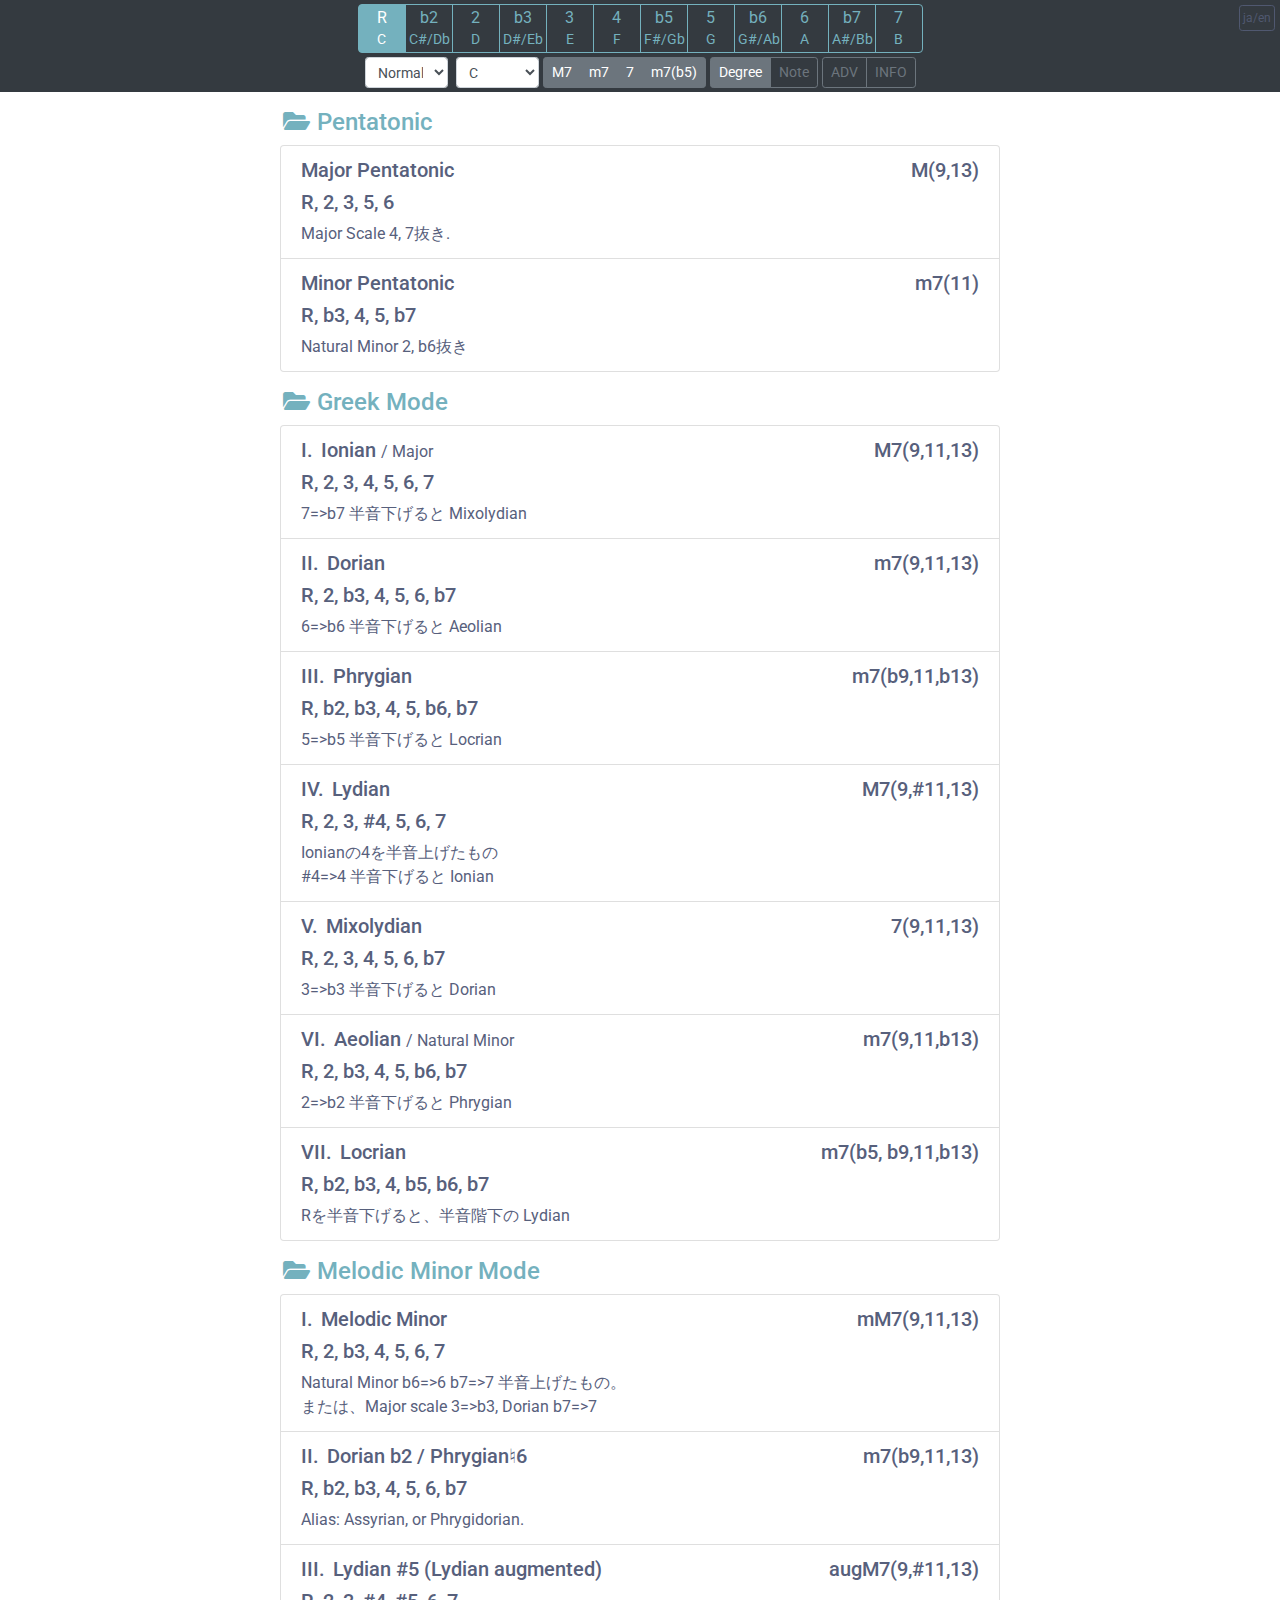
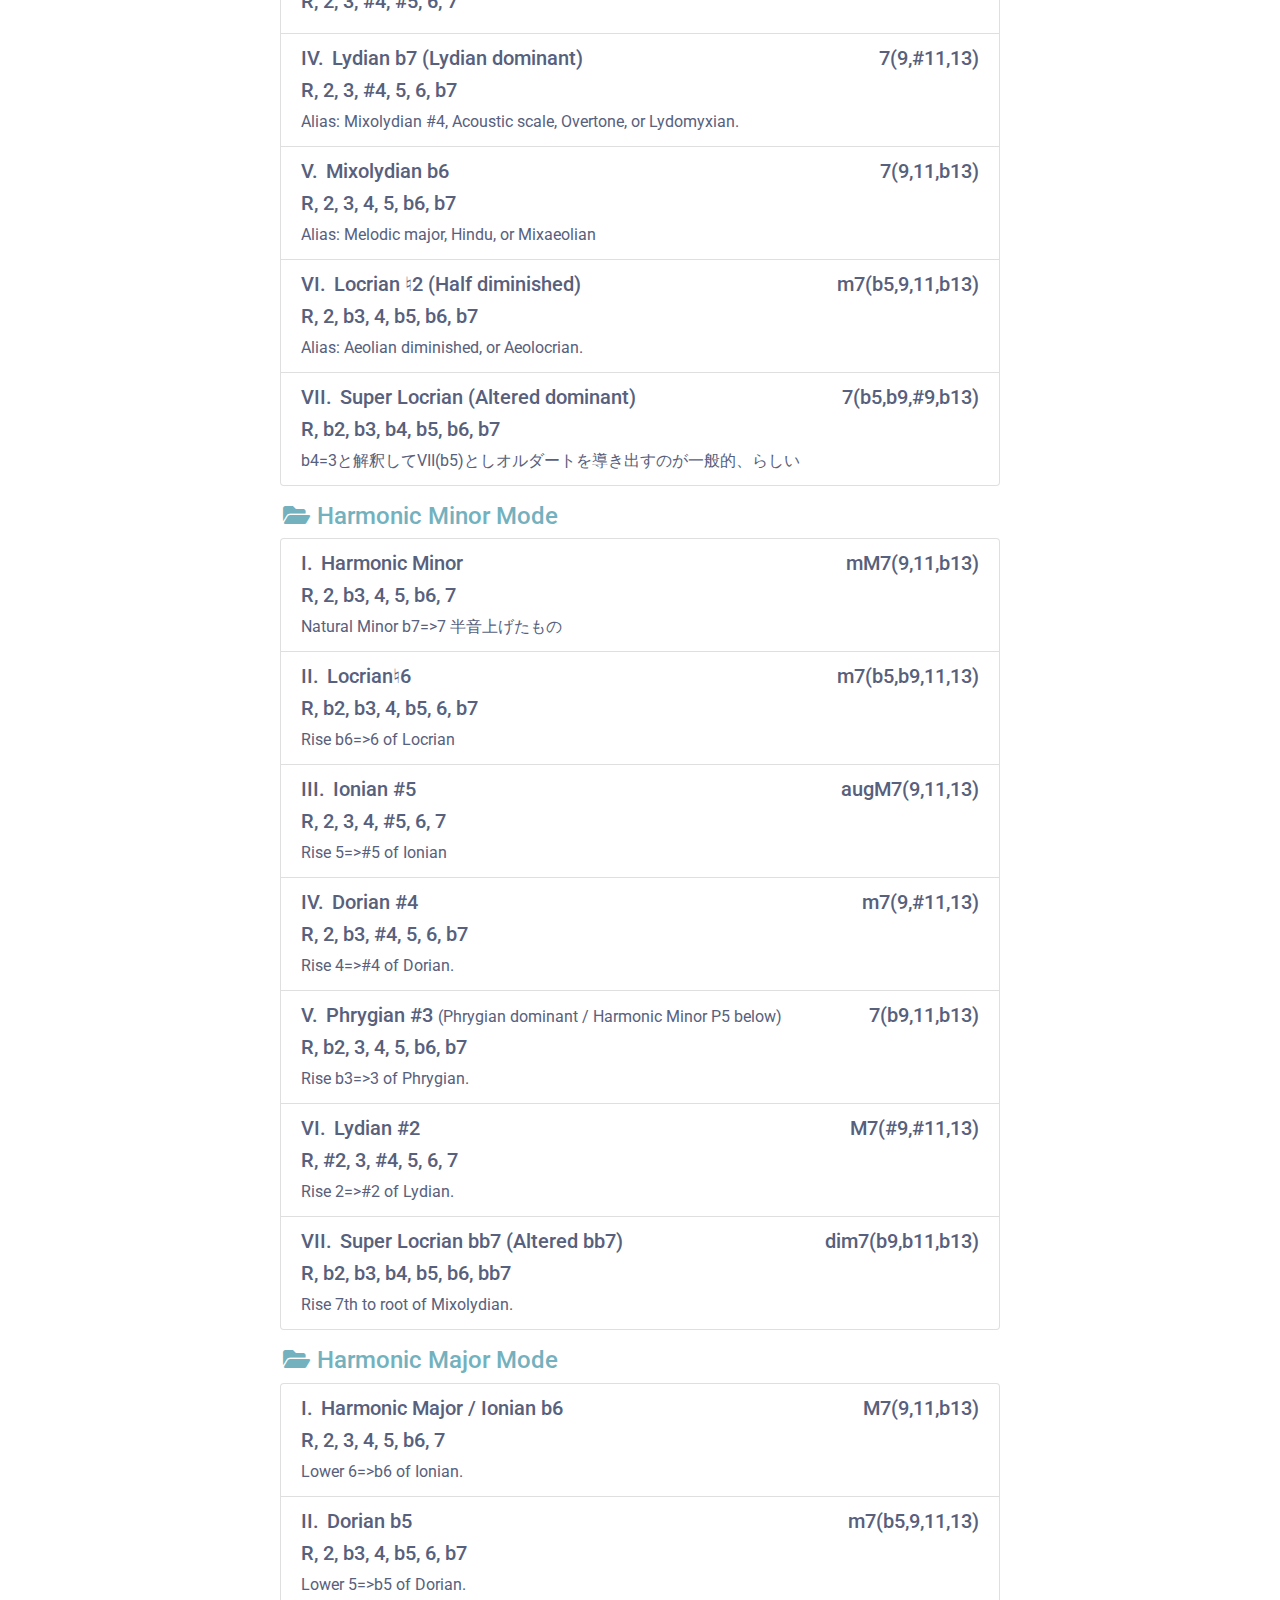
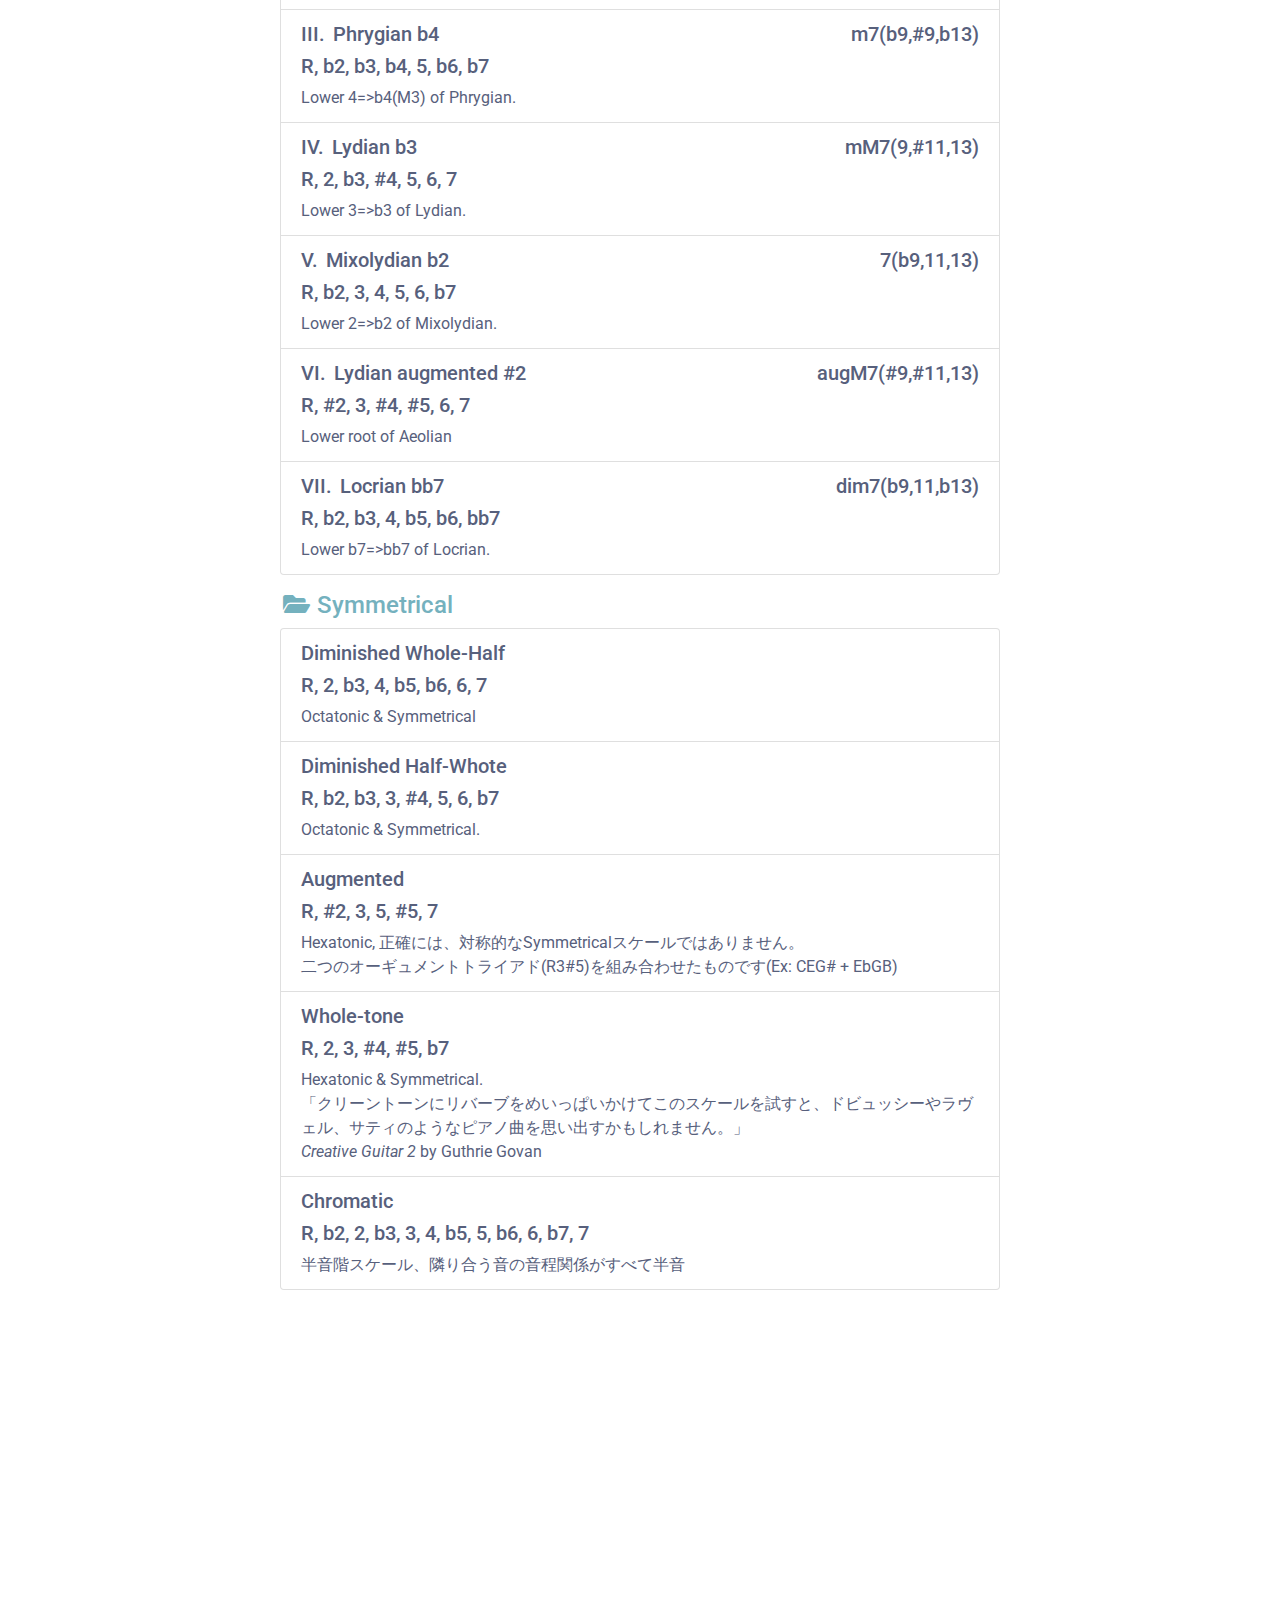
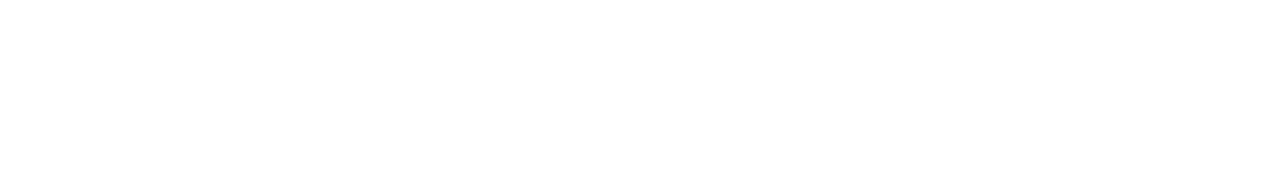
==== index.html @ eef2f64e "first, bases" ====
<!DOCTYPE html>
<html>
<head>
    <meta charset="utf-8" />
    <meta http-equiv="X-UA-Compatible" content="IE=edge">
    <meta name="viewport" content="width=device-width, initial-scale=1">

    <link rel="stylesheet" href="https://maxcdn.bootstrapcdn.com/bootstrap/4.0.0/css/bootstrap.min.css" integrity="sha384-Gn5384xqQ1aoWXA+058RXPxPg6fy4IWvTNh0E263XmFcJlSAwiGgFAW/dAiS6JXm" crossorigin="anonymous">
    <link href="https://use.fontawesome.com/releases/v5.0.8/css/all.css" rel="stylesheet">
    <link href="https://fonts.googleapis.com/css?family=Roboto" rel="stylesheet">

    <link rel="stylesheet" type="text/css" media="screen" href="main.css" />

    <style>
        body {
            margin-bottom: 500px;
        }
    </style>
    
    <title>Scale Finder</title>
</head>
<body>


    <nav class="navbar sticky-top bg-dark">
        <div class="w-100">    


            <div class="chlang">
                <button id="Btn-Lang" class="btn btn-outline-secondary btn-sm chlang-button">ja/en</button>
            </div>
            
            <!-- #Status -->
            <div id="Status" class="text-center">
                <div class="btn-group">
                    <button class="btn btn-outline-light status active" type="button" value="0">
                        <span class="status-degree">R</span><br/><div class="status-note"><span>C<span></div>
                    </button>
                    <button class="btn btn-outline-light status" type="button" value="1">
                        <span class="status-degree">b2</span><br/><div class="status-note"><span>C#/Db<span></div>
                    </button>
                    <button class="btn btn-outline-light status" type="button" value="2">
                        <span class="status-degree">2</span><br/><div class="status-note"><span>D<span></div>
                    </button>
                    <button class="btn btn-outline-light status" type="button" value="3">
                        <span class="status-degree">b3</span><br/><div class="status-note"><span>D#/Eb<span></div>
                    </button>
                    <button class="btn btn-outline-light status" type="button" value="4">
                        <span class="status-degree">3</span><br/><div class="status-note"><span>E<span></div>
                    </button>
                    <button class="btn btn-outline-light status" type="button" value="5">
                        <span class="status-degree">4</span><br/><div class="status-note"><span>F<span></div>
                    </button>
                    <button class="btn btn-outline-light status" type="button" value="6">
                        <span class="status-degree">b5</span><br/><div class="status-note"><span>F#/Gb<span></div>
                    </button>
                    <button class="btn btn-outline-light status" type="button" value="7">
                        <span class="status-degree">5</span><br/><div class="status-note"><span>G<span></div>
                    </button>
                    <button class="btn btn-outline-light status" type="button" value="8">
                        <span class="status-degree">b6</span><br/><div class="status-note"><span>G#/Ab<span></div>
                    </button>
                    <button class="btn btn-outline-light status" type="button" value="9">
                        <span class="status-degree">6</span><br/><div class="status-note"><span>A<span></div>
                    </button>
                    <button class="btn btn-outline-light status" type="button" value="10">
                        <span class="status-degree">b7</span><br/><div class="status-note"><span>A#/Bb<span></div>
                    </button>
                    <button class="btn btn-outline-light status" type="button" value="11">
                        <span class="status-degree">7</span><br/><div class="status-note"><span>B<span></div>
                    </button>
                </div>
            </div>

            <!-- #Controls -->
            <div class="w-100 text-center mt-1">
                <div id="Controls" class="d-inline-flex">

                    <select id="Type" class="form-control form-control-sm">
                        <option value="normal">Normal</option>
                        <option value="tension">Tension</option>
                        <option value="scale">Scale</option>
                    </select>

                    <select id="Key" class="form-control form-control-sm ml-2">
                        <option value="0">C</option>
                        <option value="1">C#/Db</option>
                        <option value="2">D</option>
                        <option value="3">D#/Eb</option>
                        <option value="4">E</option>
                        <option value="5">F</option>
                        <option value="6">F#/Gb</option>
                        <option value="7">G</option>
                        <option value="8">G#/Ab</option>
                        <option value="9">A</option>
                        <option value="10">A#/Bb</option>
                        <option value="11">B</option>
                    </select>

                    <div id="Chord" class="btn-group btn-group-sm ml-1" role="group">
                        <button class="btn btn-secondary btn-sm" value="1,3,5,7">M7</button>
                        <button class="btn btn-secondary btn-sm" value="1,b3,5,b7">m7</button>
                        <button class="btn btn-secondary btn-sm," value="1,3,5,b7">7</button>
                        <button class="btn btn-secondary btn-sm" value="1,b3,b5,b7">m7(b5)</button>
                    </div>

                    <div class="btn-group ml-1" role="group">
                        <!--
                        <span data-toggle="collapse" data-target="#DegreeBoard">
                            <button id="Btn-Degree" type="button" class="btn btn-outline-success btn-sm" data-toggle="button">Degree</button>
                        </span>
                        <-->
                        <button id="Btn-Degree" type="button" class="btn btn-outline-secondary btn-sm active">Degree</button>
                        <button id="Btn-Note" type="button" class="btn btn-outline-secondary btn-sm">Note</button>                    
                    </div>
                    
                    <div class="btn-group ml-1" role="group">
                        <!--
                        <span data-toggle="collapse" data-target="#Advanced">
                            <button id="Btn-Advanced" type="button" class="btn btn-outline-warning btn-sm active" data-toggle="button">ADV</button>
                        </span>
                        <span data-toggle="collapse" data-target="#Info">
                                <button id="Btn-Info" type="button" class="btn btn-outline-warning btn-sm active" data-toggle="button">INFO</button>
                            </span>
                        -->
                        <button id="Btn-Advanced" type="button" class="btn btn-outline-secondary btn-sm">ADV</button>
                        <button id="Btn-Info" type="button" class="btn btn-outline-secondary btn-sm">INFO</button>
                    </div>
                    
                </div>
            </div>


            <!-- #Advanced -->
            <div class="w-100 text-center">
                <div id="Advanced" class="collapse --show">

                    <div class="d-inline-flex mt-2">
                        <select id="Tuning" class="form-control form-control-sm">
                            <option value="Regular">Regular (E,A,D,G,B,E)</option>
                            <option value="DropD">DropD (D,A,D,G,B,E)</option>
                            <option value="7S-STD">7S-STD (B,E,A,D,G,B,E)</option>
                        </select>

                        <input id="Fret" class="form-control form-control-sm ml-2" type="number" value="24" min="12" max="32">
                        
                        <select id="Level" class="form-control form-control-sm ml-2">
                            <option value="beg">Beginner</option>
                            <!-- option value="int">Intermediate</option> -->
                            <option value="adv">Advanced</option>
                        </select>

                        <div class="form-check ml-2">
                            <input id="Check-ghost" type="checkbox" class="form-check-input">
                            <label class="form-check-label pt-1">ghost</label>
                        </div>
                        

                    </div>

                </div>
            </div>

            <!-- #Info -->
            <div class="w-100 text-center">
                <div id="Info" class="collapse --show">

                    <div class="info mt-2">
                        <p>
                            <a href="https://github.com/azuma51/scale-finder" title="Source code on Github"><i class="fab fa-github-square"></i></a>
                            <!--
                            <a href="#"><i class="far fa-comments"></i></a>
                            <a href="#"><i class="fas fa-paperclip"></i></a>
                            <a href="#" title="Refarence Links"><i class="fas fa-link"></i></a>
                            -->
                            <a href="https://www.facebook.com/sharer/sharer.php?u=https%3A%2F%2Fazuma51.github.io%2Fscale-finder%2F" target="_blank" title="Share on Facebook"><i class="fab fa-facebook-square"></i></a>
                            <a href="https://twitter.com/intent/tweet?url=https%3A%2F%2Fazuma51.github.io%2Fscale-finder%2F" target="_blank" title="Share on Tweet"><i class="fab fa-twitter-square"></i></a>                                           
                        </p>
                        <p class="copyright">Scale Finder r20180401</p>
                    </div>

                </div>
            </div>

        </div>
    </nav>



    <!-- Scales -->
    <div id="Scales" class="container">

        <a class="anchor" id="Pentatonic-anchor"></a>
        <section class="category">
            <a data-toggle="collapse" href="#Pentatonic-group">
                <h4 class="category-title"><i class="fa"></i>Pentatonic</h4>
            </a>

            <div id="Pentatonic-group" class="category-scales collapse show">

                <a class="anchor" id="Major-Pentatonic-anchor"></a>
                <div id="Major-Pentatonic" class="scale list-group-item list-group-item-action flex-column">
                    <div class="d-flex w-100 justify-content-between">
                        <h5 class="scale-title">Major Pentatonic</h5>
                        <h5 class="scale-symbol">M(9,13)</h5>
                    </div>
                    <h5 class="scale-degrees">R, 2, 3, 5, 6</h5>
                    <p class="scale-desc">Major Scale 4, 7 抜き</p>
                </div>

                <a class="anchor" id="Minor-Pentatonic-anchor"></a>
                <div id="Minor-Pentatonic" class="scale list-group-item list-group-item-action flex-column">
                    <div class="d-flex w-100 justify-content-between">
                        <h5 class="scale-title">Minor Pentatonic</h5>
                        <h5 class="scale-symbol">m7(11)</h5>
                    </div>
                    <h5 class="scale-degrees">R, b3, 4, 5, b7</h5>
                    <p class="scale-desc">Natural Scale 2, 6 抜き</p>
                </div>
                
            </div>

        </section>
        

        <a class="anchor" id="Harmonic-Minor-Mode-anchor"></a>
        <section class="category">
            <a data-toggle="collapse" href="#Harmonic-Minor-Mode-group">
                <h4 class="category-title"><i class="fa"></i>Harmonic Minor Mode</h4>
            </a>

            <div id="Harmonic-Minor-Mode-group" class="category-scales collapse show">

                <a class="anchor" id="Harmonic-Minor-anchor"></a>
                <div id="Harmonic-Minor" class="scale list-group-item list-group-item-action flex-column pinned">
                    <div class="d-flex w-100 justify-content-between">
                        <h5 class="scale-title"><span class="scale-title-premode">I.</span>Harmonic Minor</h5>
                        <h5 class="scale-symbol">mM(9,11,b13)</h5>
                    </div>
                    <h5 class="scale-degrees">R, 2, b3, 4, 5, b6, 7</h5>
                    <p class="scale-desc">1st of Harmonic Minor Mode<br>Natural Minor b7を半音上げたもの</p>
                </div>

                <a class="anchor" id="Phrygian-anchor"></a>
                <div id="Phrygian" class="scale list-group-item list-group-item-action flex-column active">
                    <div class="d-flex w-100 justify-content-between">
                        <h5 class="scale-title"><span class="scale-title-premode">V.</span>Phrygian #3<small>(Phrygian Dominant / Harmonic Minor P5 below)</small></h5>
                        <h5 class="scale-symbol">7(b9,11,b13)</h5>
                    </div>
                    <h5 class="scale-degrees">R, b2, 3, 4, 5, b6, b7</h5>
                    <p class="scale-desc">5th of Harmonic Minor Mode</p>
                </div>
                
            </div>

        </section>

    </div>   



    <!-- #Boards -->
    <div id="Boards" class="fixed-bottom">


        <div id="DegreeBoard" class="container-fuild bg-light collapse board --show">
            <div class="d-flex justify-content-between pl-3 pr-3 board-header">
                <p>
                    <i class="fa fas fa-thumbtack board-pin"></i>
                    <span class="board-title-key">C</span>
                    <span class="board-title">Chromatic</span>
                    <small>on Degree</small>
                </p>
                <button type="button" class="close board-close" data-target="#DegreeBoard">
                    <span class="" aria-hidden="true">&times;</span>
                </button>   
            </div>

            <div id="" class="diagram">
                <div class="diagram-degrees text-center">
                    <table>
                        <caption></caption>
                        <tr>
                            <th></th>
                            <th>0</th>
                            <th></th>
                            <th></th>
                            <th>3</th>
                            <th></th>
                            <th>5</th>
                            <th></th>
                            <th>7</th>
                            <th></th>
                            <th>9</th>
                            <th></th>
                            <th></th>
                            <th>12</th>
                            <th></th>
                            <th></th>
                            <th>15</th>
                            <th></th>
                            <th>17</th>
                            <th></th>
                            <th>19</th>
                            <th></th>
                            <th>21</th>
                            <th></th>
                            <th></th>
                            <th>24</th>
                        </tr>

                        <tr>
                            <th>1</th>
                            <td class="zero-fret"><div class="maru"><span>b3</span></div></td>
                            <td><div class="maru"><span>4</span></div></td>
                            <td><div class="maru"><span>b5</span></div></td>
                            <td><div class="maru"><span>5</span></div></td>
                            <td><div class="maru"><span>b6</span></div></td>
                            <td><div class="maru"><span>6</span></div></td>
                            <td><div class="maru"><span>b7</span></div></td>
                            <td><div class="maru"><span>7</span></div></td>
                            <td><div class="maru root"><span>R</span></div></td>
                            <td><div class="maru"><span>b2</span></div></td>
                            <td><div class="maru"><span>2</span></div></td>
                            <td><div class="maru"><span>b3</span></div></td>
                            <td class="twelve-fret"><div class="maru"><span>3</span></div></td>
                            <td><div class="maru"><span>4</span></div></td>
                            <td><div class="maru"><span>4#</span></div></td>
                            <td><div class="maru"><span>5</span></div></td>
                            <td><div class="maru"><span class="small">b13</span></div></td>
                            <td><div class="maru"><span>13</span></div></td>
                            <td><div class="maru"><span class="small">#13</span></div></td>
                            <td><div class="maru"><span>7</span></div></td>
                            <td><div class="maru root"><span>R</span></div></td>
                            <td><div class="maru"><span>b2</span></div></td>
                            <td><div class="maru"><span>2</span></div></td>
                            <td><div class="maru"><span>b3</span></div></td>
                            <td class="twenty-four-fret"><div class="maru"><span>3</span></div></td>
                        </tr>
                        
                        <tr>
                            <th>2</th>
                            <td class="zero-fret"><div class="maru"><span>7</span></div></td>
                            <td><div class="maru root"><span>R</span></div></td>
                            <td><div class="maru"><span>b2</span></div></td>
                            <td><div class="maru"><span>2</span></div></td>
                            <td><div class="maru"><span>b3</span></div></td>
                            <td><div class="maru"><span>3</span></div></td>
                            <td><div class="maru"><span>4</span></div></td>
                            <td><div class="maru"><span>b5</span></div></td>
                            <td><div class="maru"><span>5</span></div></td>
                            <td><div class="maru"><span>b6</span></div></td>
                            <td><div class="maru"><span>6</span></div></td>
                            <td><div class="maru"><span>b7</span></div></td>
                            <td class="twelve-fret"><div class="maru"><span>7</span></div></td>
                            <td><div class="maru root"><span>R</span></div></td>
                            <td><div class="maru"><span>b2</span></div></td>
                            <td><div class="maru"><span>2</span></div></td>
                            <td><div class="maru"><span>b3</span></div></td>
                            <td><div class="maru"><span>3</span></div></td>
                            <td><div class="maru"><span>4</span></div></td>
                            <td><div class="maru"><span>b5</span></div></td>
                            <td><div class="maru"><span>5</span></div></td>
                            <td><div class="maru"><span>b6</span></div></td>
                            <td><div class="maru"><span>6</span></div></td>
                            <td><div class="maru"><span>b7</span></div></td>
                            <td class="twenty-four-fret"><div class="maru"><span>7</span></div></td>
                        </tr>                    

                        <tr>
                            <th>3</th>
                            <td class="zero-fret"><div class="maru"><span>5</span></div></td>
                            <td><div class="maru"><span>b6</span></div></td>
                            <td><div class="maru"><span>6</span></div></td>
                            <td><div class="maru"><span>b7</span></div></td>
                            <td><div class="maru"><span>7</span></div></td>
                            <td><div class="maru root"><span>R</span></div></td>
                            <td><div class="maru"><span>b2</span></div></td>
                            <td><div class="maru"><span>2</span></div></td>
                            <td><div class="maru"><span>b3</span></div></td>
                            <td><div class="maru"><span>3</span></div></td>
                            <td><div class="maru"><span>4</span></div></td>
                            <td><div class="maru"><span>b5</span></div></td>
                            <td class="twelve-fret"><div class="maru"><span>5</span></div></td>
                            <td><div class="maru"><span>b6</span></div></td>
                            <td><div class="maru"><span>6</span></div></td>
                            <td><div class="maru"><span>b7</span></div></td>
                            <td><div class="maru"><span>7</span></div></td>
                            <td><div class="maru root"><span>R</span></div></td>
                            <td><div class="maru"><span>b2</span></div></td>
                            <td><div class="maru"><span>2</span></div></td>
                            <td><div class="maru"><span>b3</span></div></td>
                            <td><div class="maru"><span>3</span></div></td>
                            <td><div class="maru"><span>4</span></div></td>
                            <td><div class="maru"><span>b5</span></div></td>
                            <td class="twenty-four-fret"><div class="maru"><span>5</span></div></td>
                        </tr>                    

                        <tr>
                            <th>4</th>
                            <td class="zero-fret"><div class="maru"><span>2</span></div></td>
                            <td><div class="maru"><span>b3</span></div></td>
                            <td><div class="maru"><span>3</span></div></td>
                            <td><div class="maru"><span>4</span></div></td>
                            <td><div class="maru"><span>b5</span></div></td>
                            <td><div class="maru"><span>5</span></div></td>
                            <td><div class="maru"><span>b6</span></div></td>
                            <td><div class="maru"><span>6</span></div></td>
                            <td><div class="maru"><span>b7</span></div></td>
                            <td><div class="maru"><span>7</span></div></td>
                            <td><div class="maru root"><span>R</span></div></td>
                            <td><div class="maru"><span>b2</span></div></td>
                            <td class="twelve-fret"><div class="maru"><span>2</span></div></td>
                            <td><div class="maru"><span>b3</span></div></td>
                            <td><div class="maru"><span>3</span></div></td>
                            <td><div class="maru"><span>4</span></div></td>
                            <td><div class="maru"><span>b5</span></div></td>
                            <td><div class="maru"><span>5</span></div></td>
                            <td><div class="maru"><span>b6</span></div></td>
                            <td><div class="maru"><span>6</span></div></td>
                            <td><div class="maru"><span>b7</span></div></td>
                            <td><div class="maru"><span>7</span></div></td>
                            <td><div class="maru root"><span>R</span></div></td>
                            <td><div class="maru"><span>b2</span></div></td>
                            <td class="twenty-four-fret"><div class="maru"><span>2</span></div></td>
                        </tr>                    

                        <tr>
                            <th>5</th>
                            <td class="zero-fret"><div class="maru"><span>6</span></div></td>
                            <td><div class="maru"><span>b7</span></div></td>
                            <td><div class="maru"><span>7</span></div></td>
                            <td><div class="maru root"><span>R</span></div></td>
                            <td><div class="maru"><span>b2</span></div></td>
                            <td><div class="maru"><span>2</span></div></td>
                            <td><div class="maru"><span>b3</span></div></td>
                            <td><div class="maru"><span>3</span></div></td>
                            <td><div class="maru"><span>4</span></div></td>
                            <td><div class="maru"><span>b5</span></div></td>
                            <td><div class="maru"><span>5</span></div></td>
                            <td><div class="maru"><span>b6</span></div></td>
                            <td class="twelve-fret"><div class="maru"><span>6</span></div></td>
                            <td><div class="maru"><span>b7</span></div></td>
                            <td><div class="maru"><span>7</span></div></td>
                            <td><div class="maru root"><span>R</span></div></td>
                            <td><div class="maru"><span>b2</span></div></td>
                            <td><div class="maru"><span>2</span></div></td>
                            <td><div class="maru"><span>b3</span></div></td>
                            <td><div class="maru"><span>3</span></div></td>
                            <td><div class="maru"><span>4</span></div></td>
                            <td><div class="maru"><span>b5</span></div></td>
                            <td><div class="maru"><span>5</span></div></td>
                            <td><div class="maru"><span>b6</span></div></td>
                            <td class="twenty-four-fret"><div class="maru"><span>6</span></div></td>
                        </tr>                    

                        <tr>
                            <th>6</th>
                            <td class="zero-fret"><div class="maru"><span>3</span></div></td>
                            <td><div class="maru"><span>4</span></div></td>
                            <td><div class="maru"><span>b5</span></div></td>
                            <td><div class="maru"><span>5</span></div></td>
                            <td><div class="maru"><span>b6</span></div></td>
                            <td><div class="maru"><span>6</span></div></td>
                            <td><div class="maru"><span>b7</span></div></td>
                            <td><div class="maru"><span>7</span></div></td>
                            <td><div class="maru root"><span>R</span></div></td>
                            <td><div class="maru"><span>b2</span></div></td>
                            <td><div class="maru"><span>2</span></div></td>
                            <td><div class="maru"><span>b3</span></div></td>
                            <td class="twelve-fret"><div class="maru"><span>3</span></div></td>
                            <td><div class="maru"><span>4</span></div></td>
                            <td><div class="maru"><span>b5</span></div></td>
                            <td><div class="maru"><span>5</span></div></td>
                            <td><div class="maru"><span>b6</span></div></td>
                            <td><div class="maru"><span>6</span></div></td>
                            <td><div class="maru"><span>b7</span></div></td>
                            <td><div class="maru"><span>7</span></div></td>
                            <td><div class="maru root"><span>R</span></div></td>
                            <td><div class="maru"><span>b2</span></div></td>
                            <td><div class="maru"><span>2</span></div></td>
                            <td><div class="maru"><span>b3</span></div></td>
                            <td class="twenty-four-fret"><div class="maru"><span>3</span></div></td>
                        </tr>
                         
                        <tr>
                            <th></th>
                            <th>12</th>
                            <th></th>
                            <th></th>
                            <th>15</th>
                            <th></th>
                            <th>17</th>
                            <th></th>
                            <th>19</th>
                            <th></th>
                            <th>21</th>
                            <th></th>
                            <th></th>
                            <th>24</th>
                            <th></th>
                            <th></th>
                            <th>27</th>
                            <th></th>
                            <th>29</th>
                            <th></th>
                            <th>31</th>
                            <th></th>
                            <th>33</th>
                            <th></th>
                            <th></th>
                            <th>36</th>
                        </tr>


                    </table>

                </div>
            </div>
        </div>
    

        <div id="NoteBoard" class="container-fuild bg-light collapse board --show">
            <div class="d-flex justify-content-between pl-3 pr-3 board-header">
                <p>
                    <i class="fa fas fa-thumbtack board-pin"></i>
                    <span class="board-title-key">C</span>
                    <span class="board-title">Chromatic</span>
                    <small>on Note</small>
                </p>
                <button type="button" class="close board-close" data-target="#NoteBoard">
                    <span class="" aria-hidden="true">&times;</span>
                </button>   
            </div>

            <div id="" class="diagram">
                <div class="diagram-notes text-center">
                    <table>
                        <caption></caption>
                        <tr>
                            <th></th>
                            <th>0</th>
                            <th></th>
                            <th></th>
                            <th>3</th>
                            <th></th>
                            <th>5</th>
                            <th></th>
                            <th>7</th>
                            <th></th>
                            <th>9</th>
                            <th></th>
                            <th></th>
                            <th>12</th>
                            <th></th>
                            <th></th>
                            <th>15</th>
                            <th></th>
                            <th>17</th>
                            <th></th>
                            <th>19</th>
                            <th></th>
                            <th>21</th>
                            <th></th>
                            <th></th>
                            <th>24</th>
                        </tr>

                        <tr>
                            <th>1</th>
                            <td class="zero-fret"><div class="maru"><span>E</span></div></td>
                            <td><div class="maru"><span>F</span></div></td>
                            <td><div class="maru"><span class="small">F#<br>Gb</span></div></td>
                            <td><div class="maru"><span>G</span></div></td>
                            <td><div class="maru"><span class="small">G#<br>Ab</span></div></td>
                            <td><div class="maru"><span>A</span></div></td>
                            <td><div class="maru"><span class="small">A#<br>Bb</span></div></td>
                            <td><div class="maru"><span>B</span></div></td>
                            <td><div class="maru root"><span>C</span></div></td>
                            <td><div class="maru"><span class="small">C#<br>Db</span></div></td>
                            <td><div class="maru"><span>D</span></div></td>
                            <td><div class="maru"><span class="small">D#<br>Eb</span></div></td>
                            <td class="twelve-fret"><div class="maru"><span>E</span></div></td>
                            <td><div class="maru"><span>F</span></div></td>
                            <td><div class="maru"><span class="small">F#<br>Gb</span></div></td>
                            <td><div class="maru"><span>G</span></div></td>
                            <td><div class="maru"><span class="small">G#<br>Ab</span></div></td>
                            <td><div class="maru"><span>A</span></div></td>
                            <td><div class="maru"><span class="small">A#<br>Bb</span></div></td>
                            <td><div class="maru"><span>B</span></div></td>
                            <td><div class="maru root"><span>C</span></div></td>
                            <td><div class="maru"><span class="small">C#<br>Db</span></div></td>
                            <td><div class="maru"><span>D</span></div></td>
                            <td><div class="maru"><span class="small">D#<br>Eb</span></div></td>
                            <td class="twenty-four-fret"><div class="maru"><span>E</span></div></td>
                        </tr>
                        
                        <tr>
                            <th>2</th>
                            <td class="zero-fret"><div class="maru"><span>B</span></div></td>
                            <td><div class="maru root"><span>C</span></div></td>
                            <td><div class="maru"><span class="small">C#<br>Db</span></div></td>
                            <td><div class="maru"><span>D</span></div></td>
                            <td><div class="maru"><span class="small">D#<br>Eb</span></div></td>
                            <td><div class="maru"><span>E</span></div></td>
                            <td><div class="maru"><span>F</span></div></td>
                            <td><div class="maru"><span class="small">F#<br>Gb</span></div></td>
                            <td><div class="maru"><span>G</span></div></td>
                            <td><div class="maru"><span class="small">G#<br>Ab</span></div></td>
                            <td><div class="maru"><span>A</span></div></td>
                            <td><div class="maru"><span class="small">A#<br>Bb</span></div></td>
                            <td class="twelve-fret"><div class="maru"><span>B</span></div></td>
                            <td><div class="maru root"><span>C</span></div></td>
                            <td><div class="maru"><span class="small">C#<br>Db</span></div></td>
                            <td><div class="maru"><span>D</span></div></td>
                            <td><div class="maru"><span class="small">D#<br>Eb</span></div></td>
                            <td><div class="maru"><span>E</span></div></td>
                            <td><div class="maru"><span>F</span></div></td>
                            <td><div class="maru"><span class="small">F#<br>Gb</span></div></td>
                            <td><div class="maru"><span>G</span></div></td>
                            <td><div class="maru"><span class="small">G#<br>Ab</span></div></td>
                            <td><div class="maru"><span>A</span></div></td>
                            <td><div class="maru"><span class="small">A#<br>Bb</span></div></td>
                            <td class="twenty-four-fret"><div class="maru"><span>B</span></div></td>
                        </tr>                    

                        <tr>
                            <th>3</th>
                            <td class="zero-fret"><div class="maru"><span>G</span></div></td>
                            <td><div class="maru"><span class="small">G#<br>Ab</span></div></td>
                            <td><div class="maru"><span>A</span></div></td>
                            <td><div class="maru"><span class="small">A#<br>Bb</span></div></td>
                            <td><div class="maru"><span>B</span></div></td>
                            <td><div class="maru root"><span>C</span></div></td>
                            <td><div class="maru"><span class="small">C#<br>Db</span></div></td>
                            <td><div class="maru"><span>D</span></div></td>
                            <td><div class="maru"><span class="small">D#<br>Eb</span></div></td>
                            <td><div class="maru"><span>E</span></div></td>
                            <td><div class="maru"><span>F</span></div></td>
                            <td><div class="maru"><span class="small">G#<br>Ab</span></div></td>
                            <td class="twelve-fret"><div class="maru"><span>G</span></div></td>
                            <td><div class="maru"><span class="small">G#<br>Ab</span></div></td>
                            <td><div class="maru"><span>A</span></div></td>
                            <td><div class="maru"><span class="small">A#<br>Bb</span></div></td>
                            <td><div class="maru"><span>B</span></div></td>
                            <td><div class="maru root"><span>C</span></div></td>
                            <td><div class="maru"><span class="small">C#<br>Db</span></div></td>
                            <td><div class="maru"><span>D</span></div></td>
                            <td><div class="maru"><span class="small">D#<br>Eb</span></div></td>
                            <td><div class="maru"><span>E</span></div></td>
                            <td><div class="maru"><span>F</span></div></td>
                            <td><div class="maru"><span class="small">G#<br>Ab</span></div></td>
                            <td class="twenty-four-fret"><div class="maru"><span>G</span></div></td>
                        </tr>                    

                        <tr>
                            <th>4</th>
                            <td class="zero-fret"><div class="maru"><span>D</span></div></td>
                            <td><div class="maru"><span class="small">D#<br>Eb</span></div></td>
                            <td><div class="maru"><span>E</span></div></td>
                            <td><div class="maru"><span>F</span></div></td>
                            <td><div class="maru"><span class="small">F#<br>Gb</span></div></td>
                            <td><div class="maru"><span>G</span></div></td>
                            <td><div class="maru"><span class="small">G#<br>Ab</span></div></td>
                            <td><div class="maru"><span>A</span></div></td>
                            <td><div class="maru"><span class="small">A#<br>Bb</span></div></td>
                            <td><div class="maru"><span>B</span></div></td>
                            <td><div class="maru root"><span>C</span></div></td>
                            <td><div class="maru"><span class="small">C#<br>Db</span></div></td>
                            <td class="twelve-fret"><div class="maru"><span>D</span></div></td>
                            <td><div class="maru"><span class="small">D#<br>Eb</span></div></td>
                            <td><div class="maru"><span>E</span></div></td>
                            <td><div class="maru"><span>F</span></div></td>
                            <td><div class="maru"><span class="small">F#<br>Gb</span></div></td>
                            <td><div class="maru"><span>G</span></div></td>
                            <td><div class="maru"><span class="small">G#<br>Ab</span></div></td>
                            <td><div class="maru"><span>A</span></div></td>
                            <td><div class="maru"><span class="small">A#<br>Bb</span></div></td>
                            <td><div class="maru"><span>B</span></div></td>
                            <td><div class="maru root"><span>C</span></div></td>
                            <td><div class="maru"><span class="small">C#<br>Db</span></div></td>
                            <td class="twenty-four-fret"><div class="maru"><span>D</span></div></td>
                        </tr>                    

                        <tr>
                            <th>5</th>
                            <td class="zero-fret"><div class="maru"><span>A</span></div></td>
                            <td><div class="maru"><span class="small">A#<br>Bb</span></div></td>
                            <td><div class="maru"><span>B</span></div></td>
                            <td><div class="maru root"><span>C</span></div></td>
                            <td><div class="maru"><span class="small">C#<br>Db</span></div></td>
                            <td><div class="maru"><span>D</span></div></td>
                            <td><div class="maru"><span class="small">D#<br>Eb</span></div></td>
                            <td><div class="maru"><span>E</span></div></td>
                            <td><div class="maru"><span>F</span></div></td>
                            <td><div class="maru"><span class="small">F#<br>Gb</span></div></td>
                            <td><div class="maru"><span>G</span></div></td>
                            <td><div class="maru"><span class="small">G#<br>Ab</span></div></td>
                            <td class="twelve-fret"><div class="maru"><span>A</span></div></td>
                            <td><div class="maru"><span class="small">A#<br>Bb</span></div></td>
                            <td><div class="maru"><span>B</span></div></td>
                            <td><div class="maru root"><span>C</span></div></td>
                            <td><div class="maru"><span class="small">C#<br>Db</span></div></td>
                            <td><div class="maru"><span>D</span></div></td>
                            <td><div class="maru"><span class="small">D#<br>Eb</span></div></td>
                            <td><div class="maru"><span>E</span></div></td>
                            <td><div class="maru"><span>F</span></div></td>
                            <td><div class="maru"><span class="small">F#<br>Gb</span></div></td>
                            <td><div class="maru"><span>G</span></div></td>
                            <td><div class="maru"><span class="small">G#<br>Ab</span></div></td>
                            <td class="twenty-four-fret"><div class="maru"><span>A</span></div></td>
                        </tr>                    

                        <tr>
                            <th>6</th>
                            <td class="zero-fret"><div class="maru"><span>E</span></div></td>
                            <td><div class="maru"><span>F</span></div></td>
                            <td><div class="maru"><span class="small">F#<br>Gb</span></div></td>
                            <td><div class="maru"><span>G</span></div></td>
                            <td><div class="maru"><span class="small">G#<br>Ab</span></div></td>
                            <td><div class="maru"><span>A</span></div></td>
                            <td><div class="maru"><span class="small">A#<br>Bb</span></div></td>
                            <td><div class="maru"><span>B</span></div></td>
                            <td><div class="maru root"><span>C</span></div></td>
                            <td><div class="maru"><span class="small">C#<br>Db</span></div></td>
                            <td><div class="maru"><span>D</span></div></td>
                            <td><div class="maru"><span class="small">D#<br>Eb</span></div></td>
                            <td class="twelve-fret"><div class="maru"><span>E</span></div></td>
                            <td><div class="maru"><span>F</span></div></td>
                            <td><div class="maru"><span class="small">F#<br>Gb</span></div></td>
                            <td><div class="maru"><span>G</span></div></td>
                            <td><div class="maru"><span class="small">G#<br>Ab</span></div></td>
                            <td><div class="maru"><span>A</span></div></td>
                            <td><div class="maru"><span class="small">A#<br>Bb</span></div></td>
                            <td><div class="maru"><span>B</span></div></td>
                            <td><div class="maru root"><span>C</span></div></td>
                            <td><div class="maru"><span class="small">C#<br>Db</span></div></td>
                            <td><div class="maru"><span>D</span></div></td>
                            <td><div class="maru"><span class="small">D#<br>Eb</span></div></td>
                            <td class="twenty-four-fret"><div class="maru"><span>E</span></div></td>
                        </tr>
                         
                        <tr>
                            <th></th>
                            <th>12</th>
                            <th></th>
                            <th></th>
                            <th>15</th>
                            <th></th>
                            <th>17</th>
                            <th></th>
                            <th>19</th>
                            <th></th>
                            <th>21</th>
                            <th></th>
                            <th></th>
                            <th>24</th>
                            <th></th>
                            <th></th>
                            <th>27</th>
                            <th></th>
                            <th>29</th>
                            <th></th>
                            <th>31</th>
                            <th></th>
                            <th>33</th>
                            <th></th>
                            <th></th>
                            <th>36</th>
                        </tr>


                    </table>

                </div>
            </div>
        </div>
    </div>


    <!--
    <script src="https://code.jquery.com/jquery-3.2.1.slim.min.js" integrity="sha384-KJ3o2DKtIkvYIK3UENzmM7KCkRr/rE9/Qpg6aAZGJwFDMVNA/GpGFF93hXpG5KkN" crossorigin="anonymous"></script>
    -->
    <script src="https://code.jquery.com/jquery-3.2.1.min.js"></script>
    <script src="https://cdnjs.cloudflare.com/ajax/libs/popper.js/1.12.9/umd/popper.min.js" integrity="sha384-ApNbgh9B+Y1QKtv3Rn7W3mgPxhU9K/ScQsAP7hUibX39j7fakFPskvXusvfa0b4Q" crossorigin="anonymous"></script>
    <script src="https://maxcdn.bootstrapcdn.com/bootstrap/4.0.0/js/bootstrap.min.js" integrity="sha384-JZR6Spejh4U02d8jOt6vLEHfe/JQGiRRSQQxSfFWpi1MquVdAyjUar5+76PVCmYl" crossorigin="anonymous"></script>    
    <script src="main.js"></script>

    
</body>
</html>
---- main.css ----
:root {
    --color-black: #57607c;
    --color-blue: #74b1be;
    --color-blue-2: rgb(175,209,216);
    --color-gray-2: #dee2e6;
}

html {
    font-size: 16px;
}

body {
    --font-family: 'Montserrat', sans-serif;
    font-family: 'Roboto', sans-serif;
    font-weight: 400;
    font-size: 1rem;
    line-height: 1rem;
    color: var(--color-black);
}

a {
    color: var(--color-blue);
}
a:hover {
    color: var(--color-blue);
}

p { margin-bottom: 0rem; }

/*BS4 Mod*/
/*
.btn-outline-secondary:hover {
    color: var(--color-blue);
    border-color: var(--color-blue);
    background-color: var(--dark);
}
.btn-outline-secondary:not(:disabled):not(.disabled).active {
    --background-color: pink;
}
*/



/* Nav */

.navbar {
    --padding: 0.5rem 1rem;
    padding: 4px;
}

/* Nav > Status */
.status {
    color: var(--color-blue);
    border-color: var(--color-blue);
    padding: 2px 3px;
    line-height: 1.35rem;
}
.status:hover {
    color: var(--color-black);
    border-color: var(--color-blue);
    background-color: var(--light);
}
.status-degree {}
.status-note {
    font-size: 0.85rem;
    width: 2.5rem;
}

button:not(:disabled):not(.disabled).status.active {
    color: white;
    border-color: var(--color-blue);
    background-color: var(--color-blue);
}

.chlang {
    position: absolute;
    right: 0px;
    top: 0px;
    margin: 5px;
}
.chlang-button {
    font-size: 0.75rem;
    padding: 0.2rem;
    opacity: 0.8;
    color: var(--color-black);
    border-color: var(--color-black);
}
.chlang-button:hover {
    color: var(--color-blue);
    border-color: var(--color-blue);
    background-color: var(--dark);
    opacity: 1;  
}

/* Nav > Advanced */

#Tuning {
    width: 11rem;
}
#Fret {
    width: 5rem;
}
#Level {
    width: 7rem;
}

/* Nav > Info */

.info {}
.info p { margin-bottom: 2px; }
.info i { font-size: 2rem; }
.info a { color: var(--color-black); }
.info a:hover { color: var(--color-blue); }
.info .copyright { font-size: 0.8rem; }


/* Scales */
#Scales {
    max-width: 750px;
}

/* Scales > category */
.category { margin-top: 1rem; }
.category i {
    width: 2.1rem;
    margin-left: 0.2rem;
}
.category .fa::before {
    content: "\f07c";    
}
.category .collapsed .fa::before {
    content: "\f07b";
}
.category-title {}

/* Scales > scale */
.scale.list-group-item {
    color: var(--color-black);
    padding: .75rem 1.25rem;
    --padding: .5rem 1rem;
}
.scale.list-group-item:first-of-type {
    border-top-right-radius: 0.25rem;
    border-top-left-radius: 0.25rem    
}
.scale.list-group-item:last-child {
    border-bottom-right-radius: 0.25rem;
    border-bottom-left-radius: 0.25rem    
}
.scale.list-group-item.pinned {
    color: white;
    border-color: var(--color-blue-2);
    background-color: var(--color-blue-2);
}
.scale.list-group-item.active {
    color: white;
    border-color: var(--color-blue);
    background-color: var(--color-blue);
}

.scale-title {}
.scale-title-premode {
    margin-right: 0.5rem;
}
.scale-title-prefix {}
.scale-symbol {}
.scale-desc { line-height: 1.5rem; }



/* Boards */

.board {
    padding: 2px;
    border-top: 1px solid var(--color-gray-2);
}
.board-header p {
    margin-top: 2px;
    margin-bottom: 0px;
}
.board-pin {
    font-size: 1.2rem;
    margin-right: 0.5rem;
    transform: rotate(-30deg);
}
.board-pin:hover {
    color: var(--color-blue);
    cursor: pointer;
    --transform: rotate(0deg);
}
.pinned.board-pin {
    color: var(--color-blue);
    transform: rotate(0deg);
}
.pinned.board-pin:hover {}
.board-close {}


/* .diagram */
.diagram {
    overflow: scroll;
    --margin: 2px;
}
.diagram table {
    margin: 0 auto;
    vertical-align: middle;
    border-collapse: collapse;
    border-spacing: 0px;
}
.diagram table th {
    font-size: 80%;
    font-weight: 600;
    margin: 0px;
    padding: 0px;
}
.diagram table td {
    background-image: url(bg_dot.png);
    background-repeat: repeat-x;
    background-position-y: 50%;

    border-left: 1px solid gray;
    border-right: 1px solid gray;
    padding: 1px 5px;
}
.diagram table caption {
    caption-side: top;
    padding-top: 0.25rem;
    text-align: left;
    display: none;
}
.diagram table td.zero-fret {
    border-left: 0px;
    border-right: 3px solid gray;
}
.diagram table td.twelve-fret,
.diagram table td.twenty-four-fret {
    border-right: 3px solid gray;
}

.diagram .maru {
    display: inline-flex;
    flex-wrap: row nowrap;

    justify-content: center;
    align-items: center;
    border-radius: 50%;
    vertical-align: top;

    color: black;
    border: 2px solid black;
    background-color: white;
    
    width: 1.8rem;
    height: 1.8rem;

    font-size: 1rem;
    line-height: 0.7rem;    
}
.diagram table .maru.root {
    color: red;
    border-color: red;
    font-weight: bold;
}
.diagram table .maru.cnote {
    color: green;
    border-color: green;
}
.diagram table .maru.ghost {
    --color: gray;
    --border-color: gray;
    opacity: 0.20;
}
.diagram .maru.trans {
    color: transparent;
    border-color: transparent;
    background-color: transparent;
}

.diagram-degrees .maru:not(.trans) .small {
    font-size: 80%;
    font-weight: 400;
}

.diagram-notes .maru:not(.trans) .small {
    font-size: 80%;
    font-weight: 400;
}



/*
body :lang(ja) {
    display: none;
}
*/
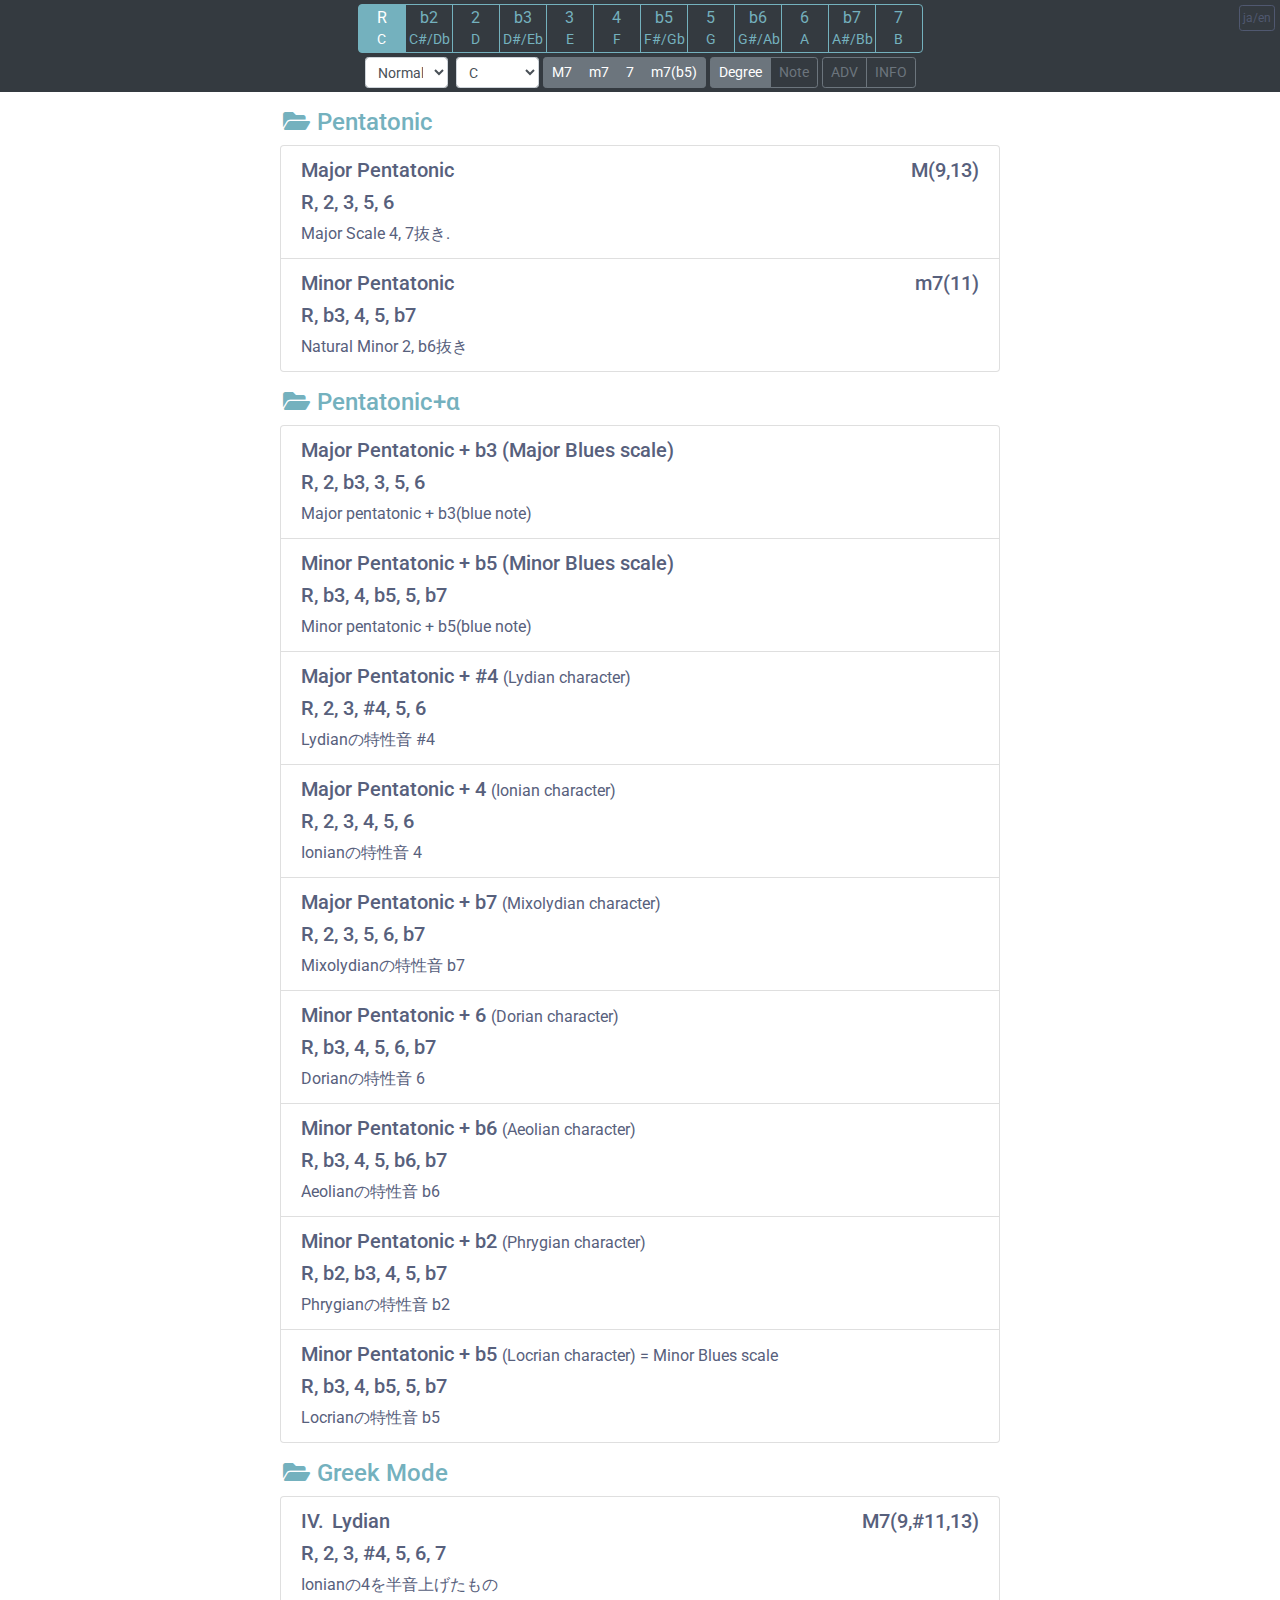
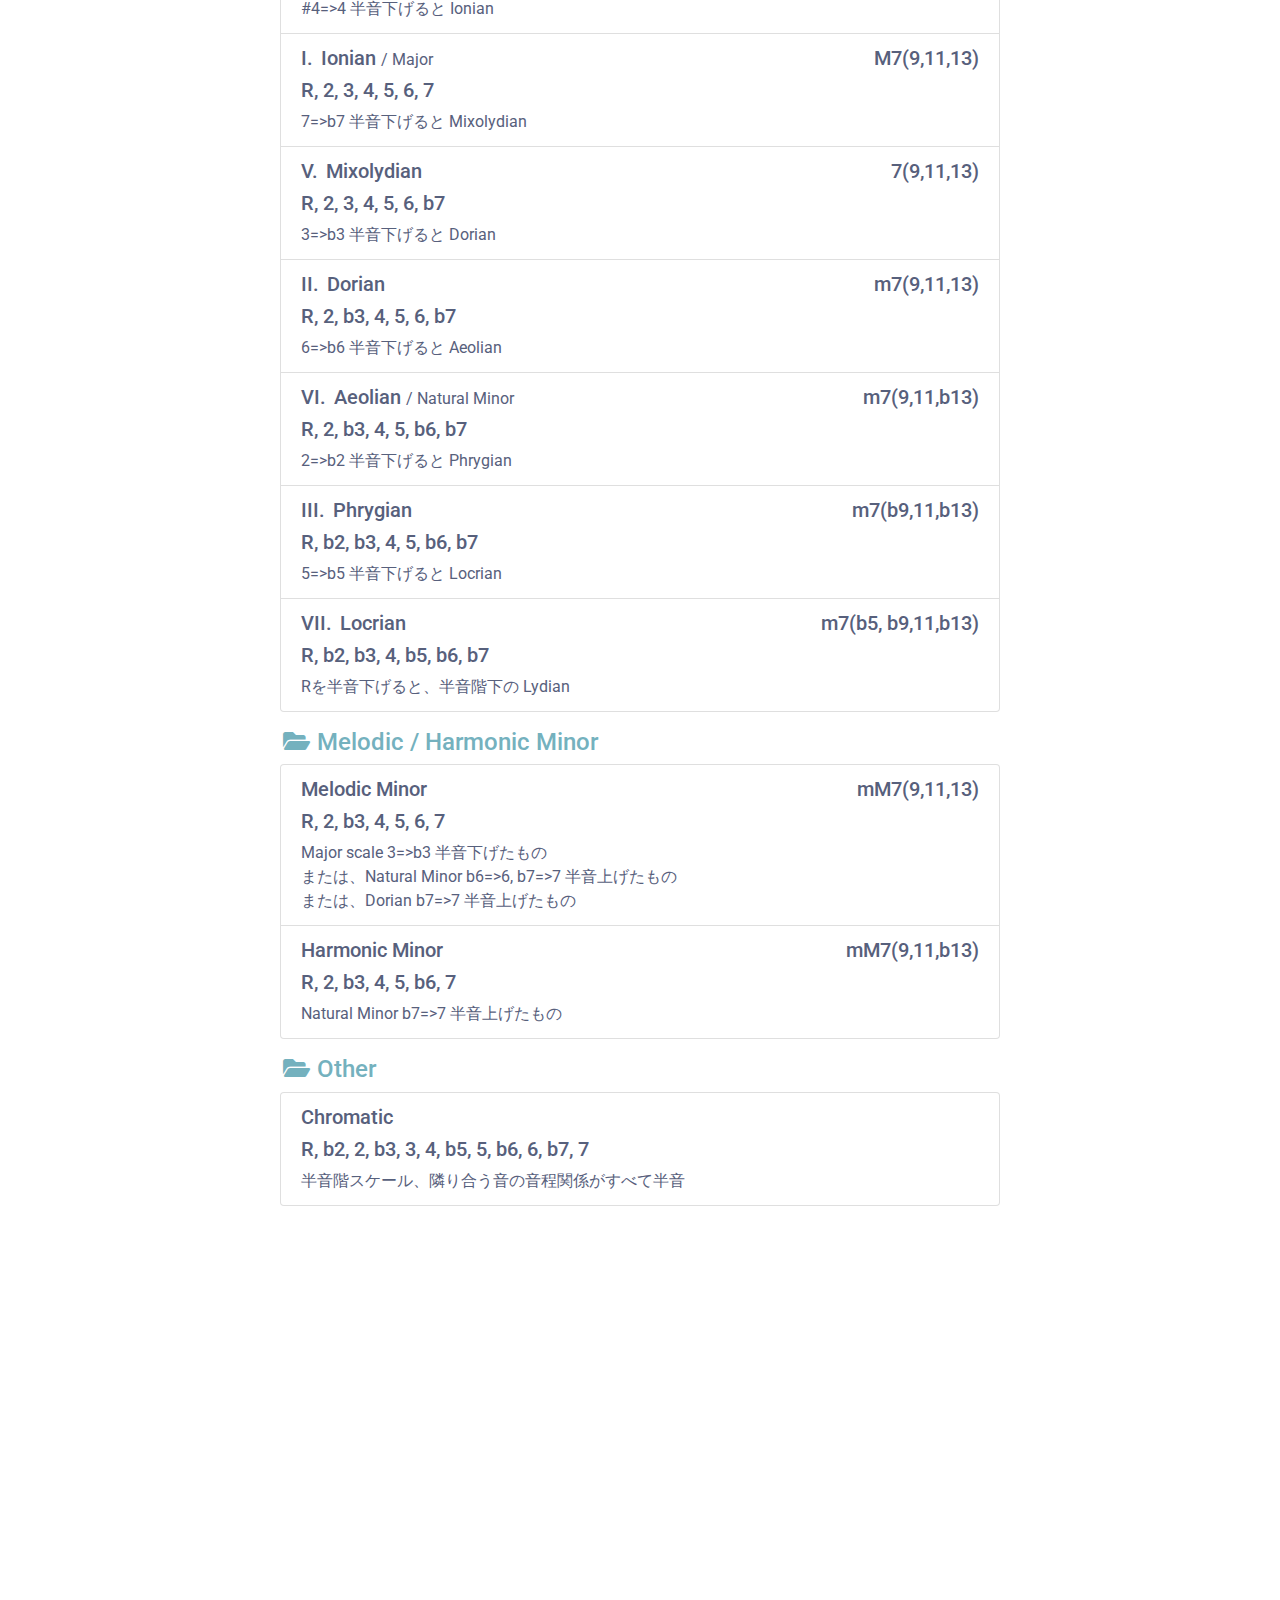
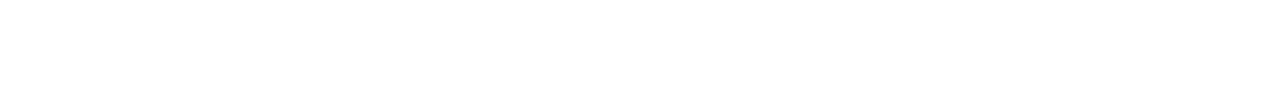
==== commit 8d49ca70: "mod r20180331" ====
--- a/index.html
+++ b/index.html
@@ -176,7 +176,7 @@
                             <a href="https://www.facebook.com/sharer/sharer.php?u=https%3A%2F%2Fazuma51.github.io%2Fscale-finder%2F" target="_blank" title="Share on Facebook"><i class="fab fa-facebook-square"></i></a>
                             <a href="https://twitter.com/intent/tweet?url=https%3A%2F%2Fazuma51.github.io%2Fscale-finder%2F" target="_blank" title="Share on Tweet"><i class="fab fa-twitter-square"></i></a>                                           
                         </p>
-                        <p class="copyright">Scale Finder r20180401</p>
+                        <p class="copyright">Scale Finder r20180331</p>
                     </div>
 
                 </div>
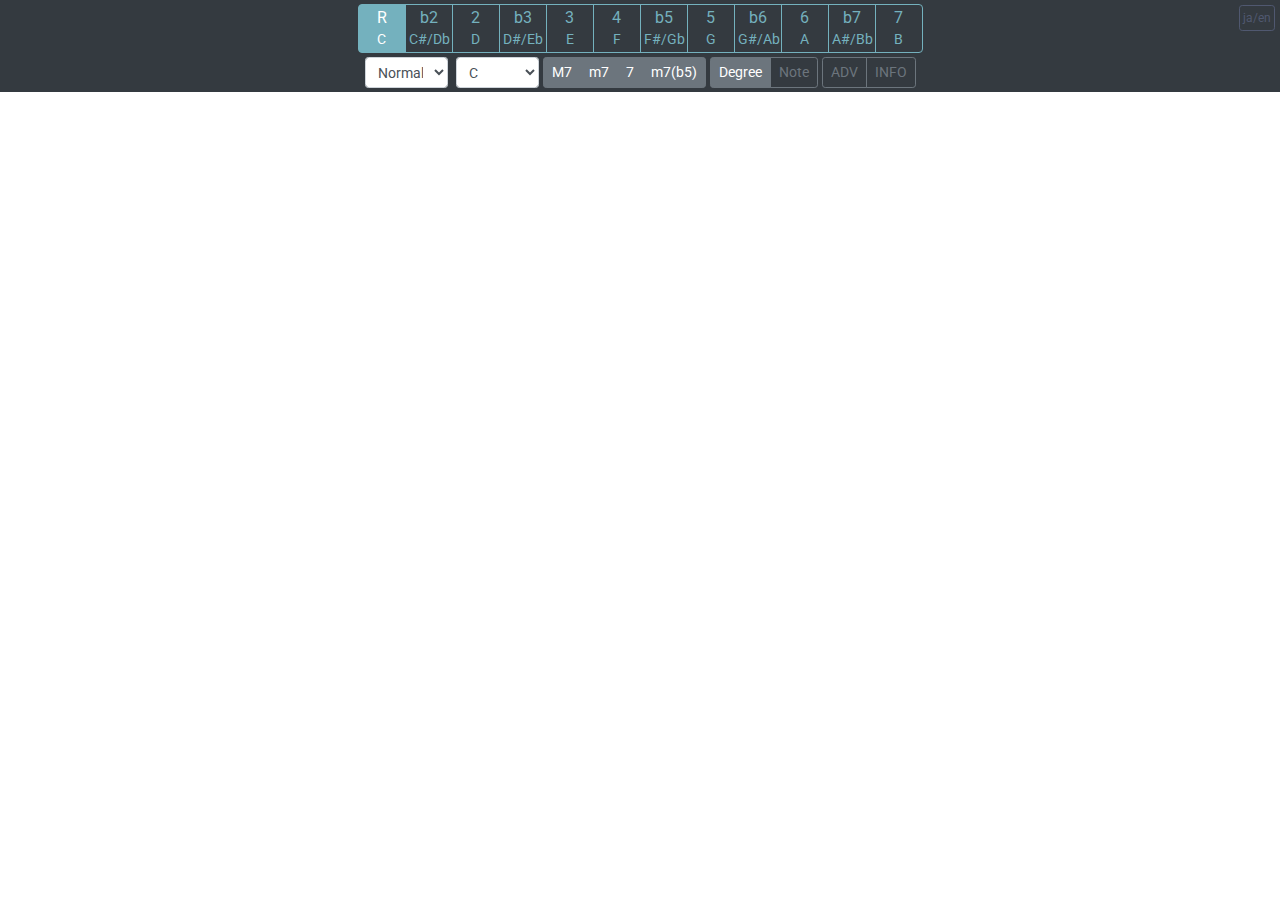
==== commit b15ca6bc: "mod r20180413" ====
--- a/index.html
+++ b/index.html
@@ -13,7 +13,8 @@
 
     <style>
         body {
-            margin-bottom: 500px;
+            margin-bottom: 40px;
+            --margin-bottom: 500px;
         }
     </style>
     
@@ -189,7 +190,7 @@
 
     <!-- Scales -->
     <div id="Scales" class="container">
-
+        <!--
         <a class="anchor" id="Pentatonic-anchor"></a>
         <section class="category">
             <a data-toggle="collapse" href="#Pentatonic-group">
@@ -254,7 +255,7 @@
             </div>
 
         </section>
-
+        -->
     </div>   
 
 
--- a/main.css
+++ b/main.css
@@ -292,4 +292,23 @@
 body :lang(ja) {
     display: none;
 }
-*/+*/
+
+@media (max-width: 736px) {
+    html { font-size: 11px; }
+    .status {
+        padding: 0px;
+        font-size: 9px;
+    }
+    .status-note {
+        width: 1.8rem;
+        font-size: 8px;
+    }
+    .diagram .maru {
+        width: 1.6rem;
+        height: 1.6rem;
+    }
+    .diagram table td {
+        padding: 1px 2px;
+    }
+}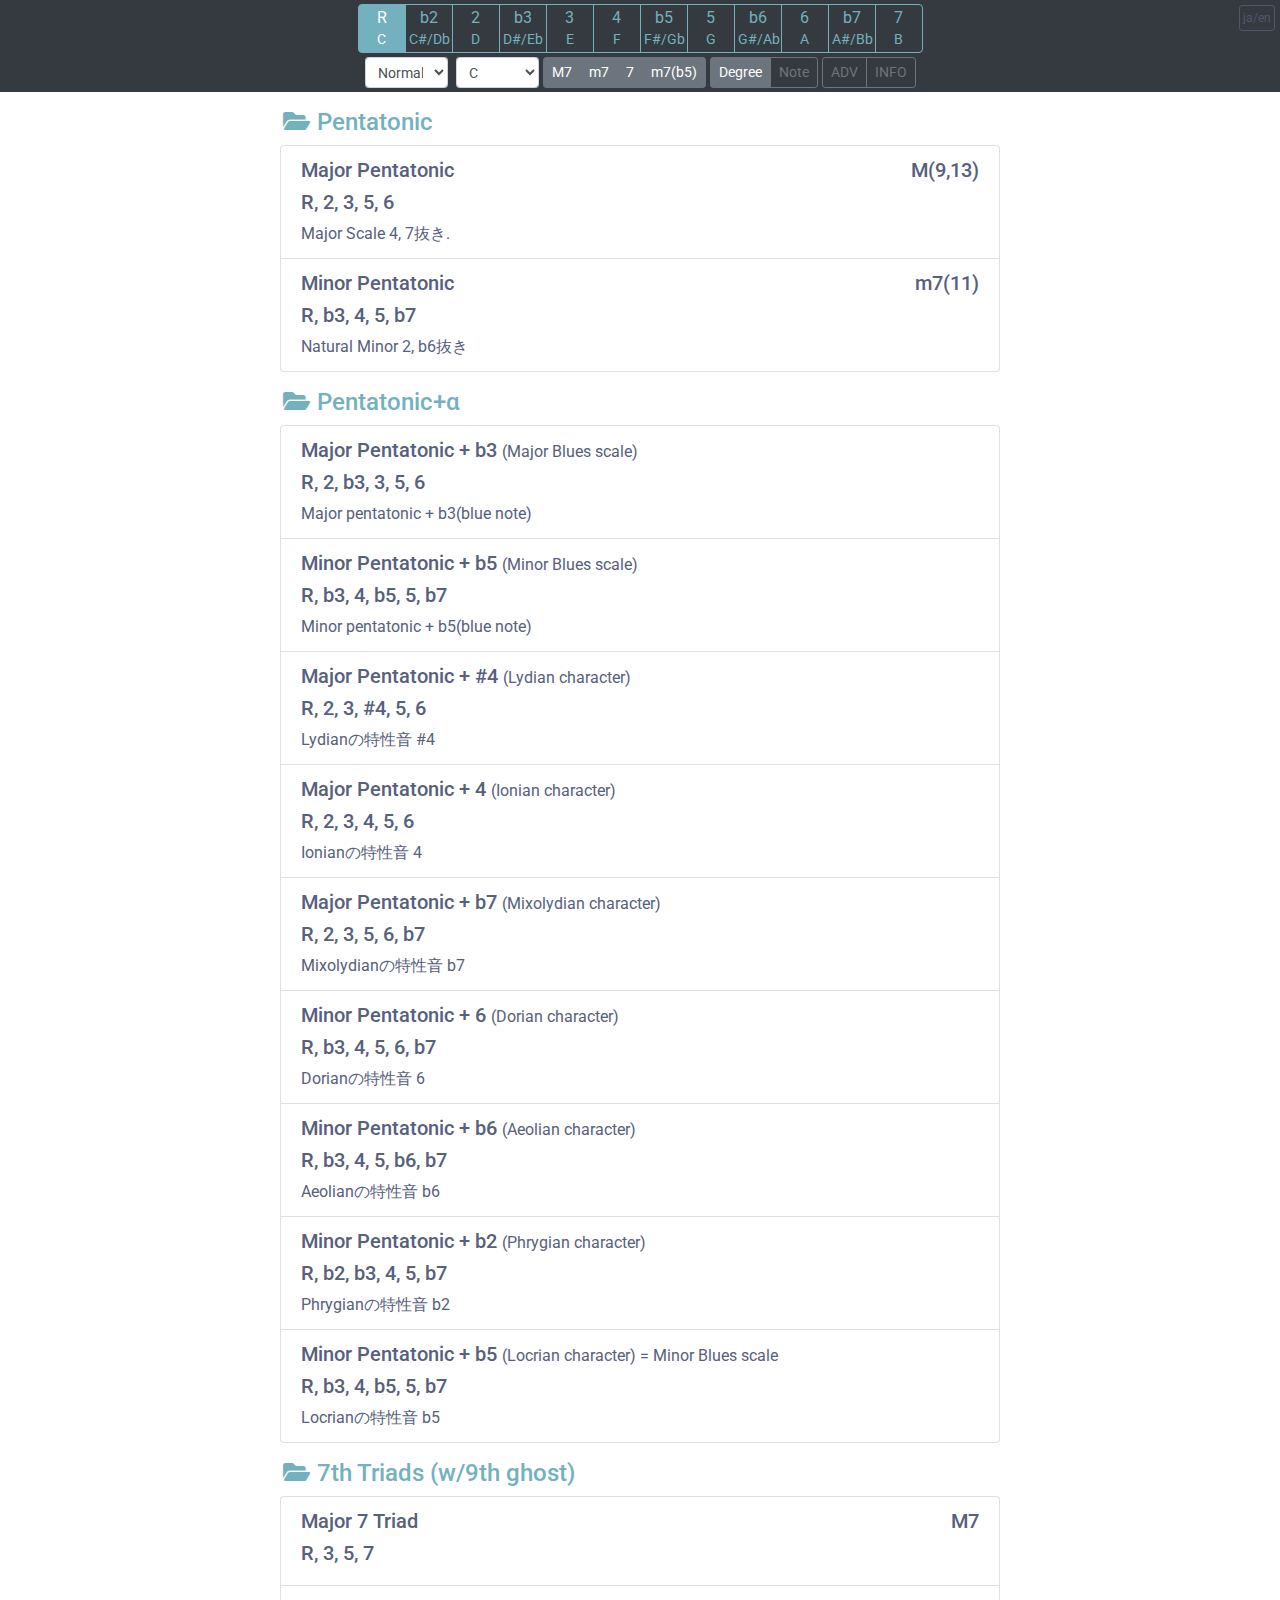
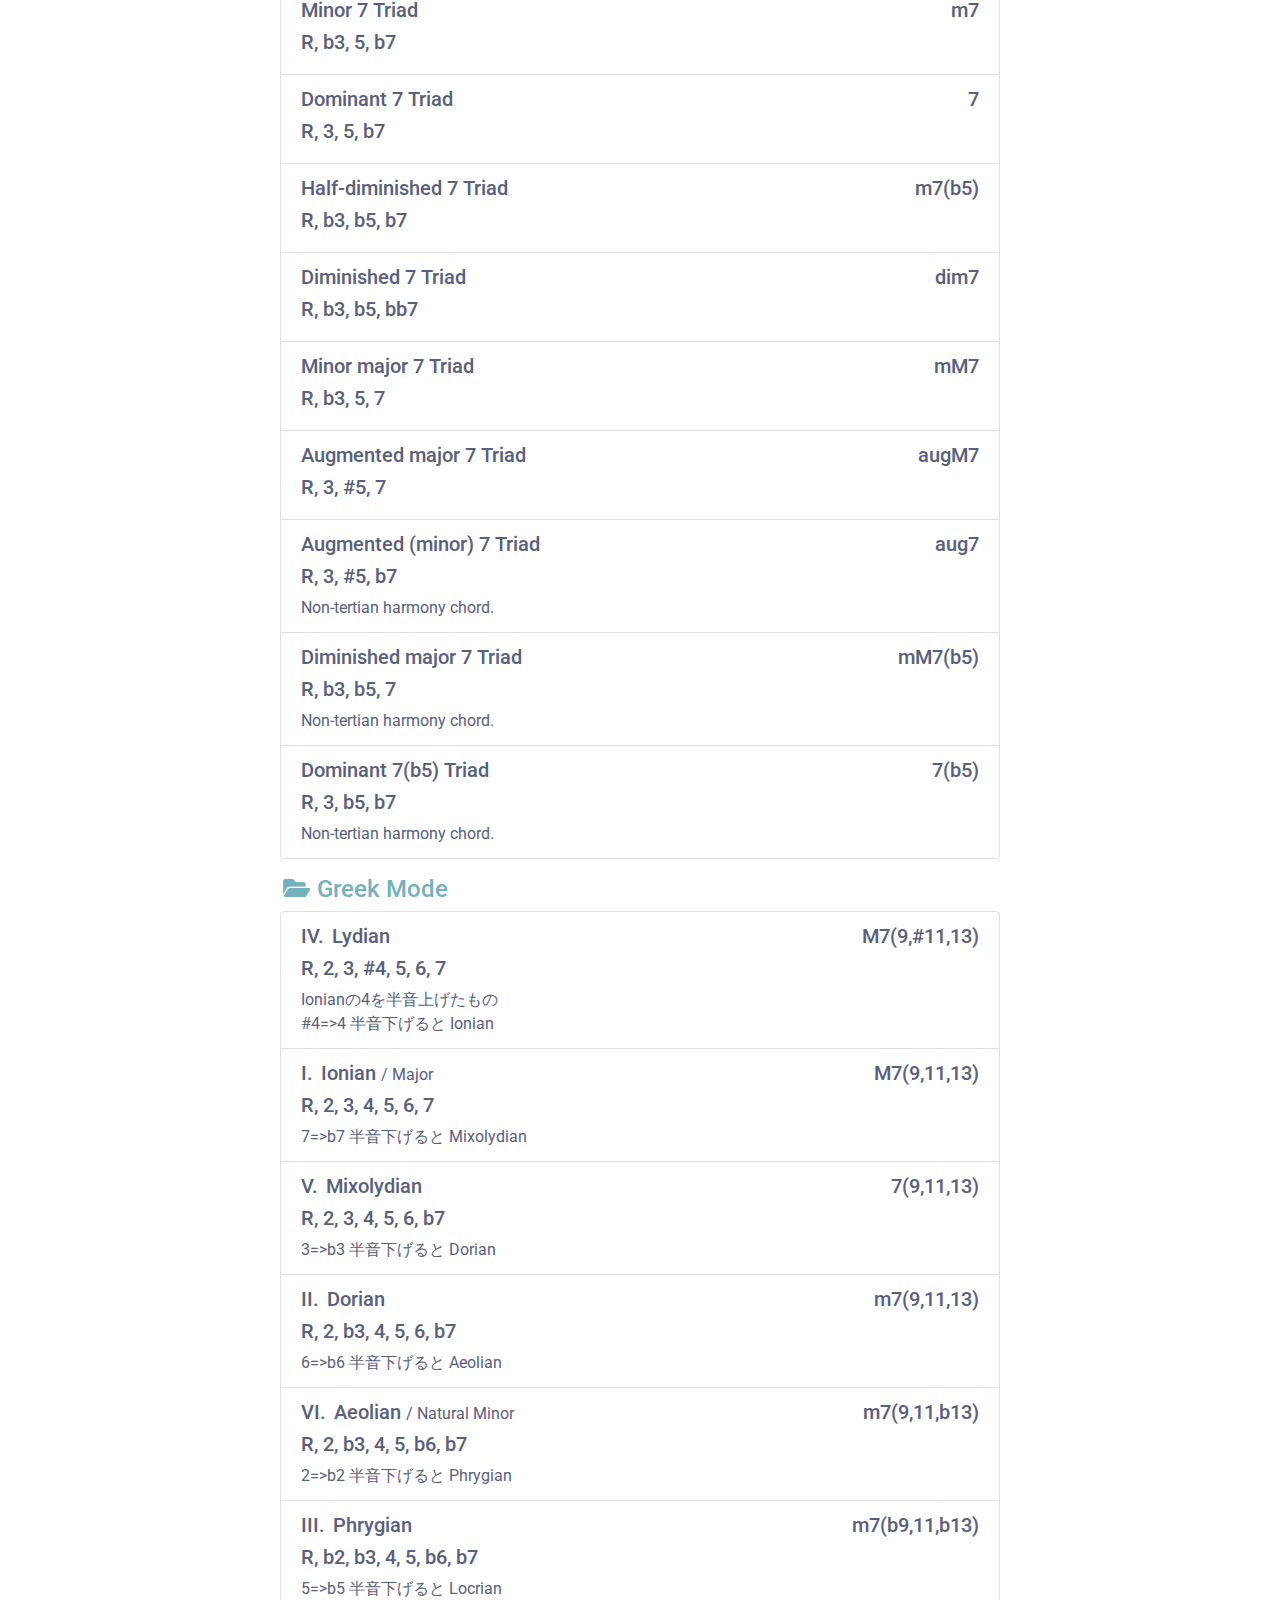
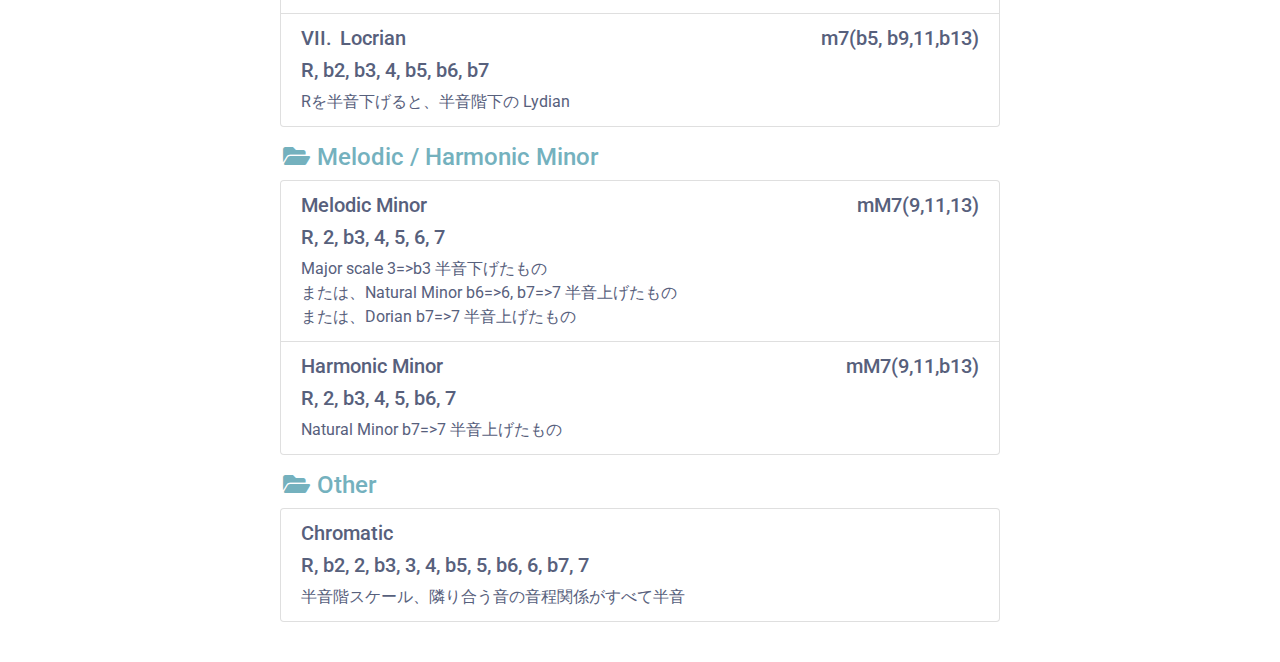
==== commit 2b8bcd17: "r20180415" ====
--- a/index.html
+++ b/index.html
@@ -177,7 +177,7 @@
                             <a href="https://www.facebook.com/sharer/sharer.php?u=https%3A%2F%2Fazuma51.github.io%2Fscale-finder%2F" target="_blank" title="Share on Facebook"><i class="fab fa-facebook-square"></i></a>
                             <a href="https://twitter.com/intent/tweet?url=https%3A%2F%2Fazuma51.github.io%2Fscale-finder%2F" target="_blank" title="Share on Tweet"><i class="fab fa-twitter-square"></i></a>                                           
                         </p>
-                        <p class="copyright">Scale Finder r20180331</p>
+                        <p class="copyright">Scale Finder r20180415</p>
                     </div>
 
                 </div>
